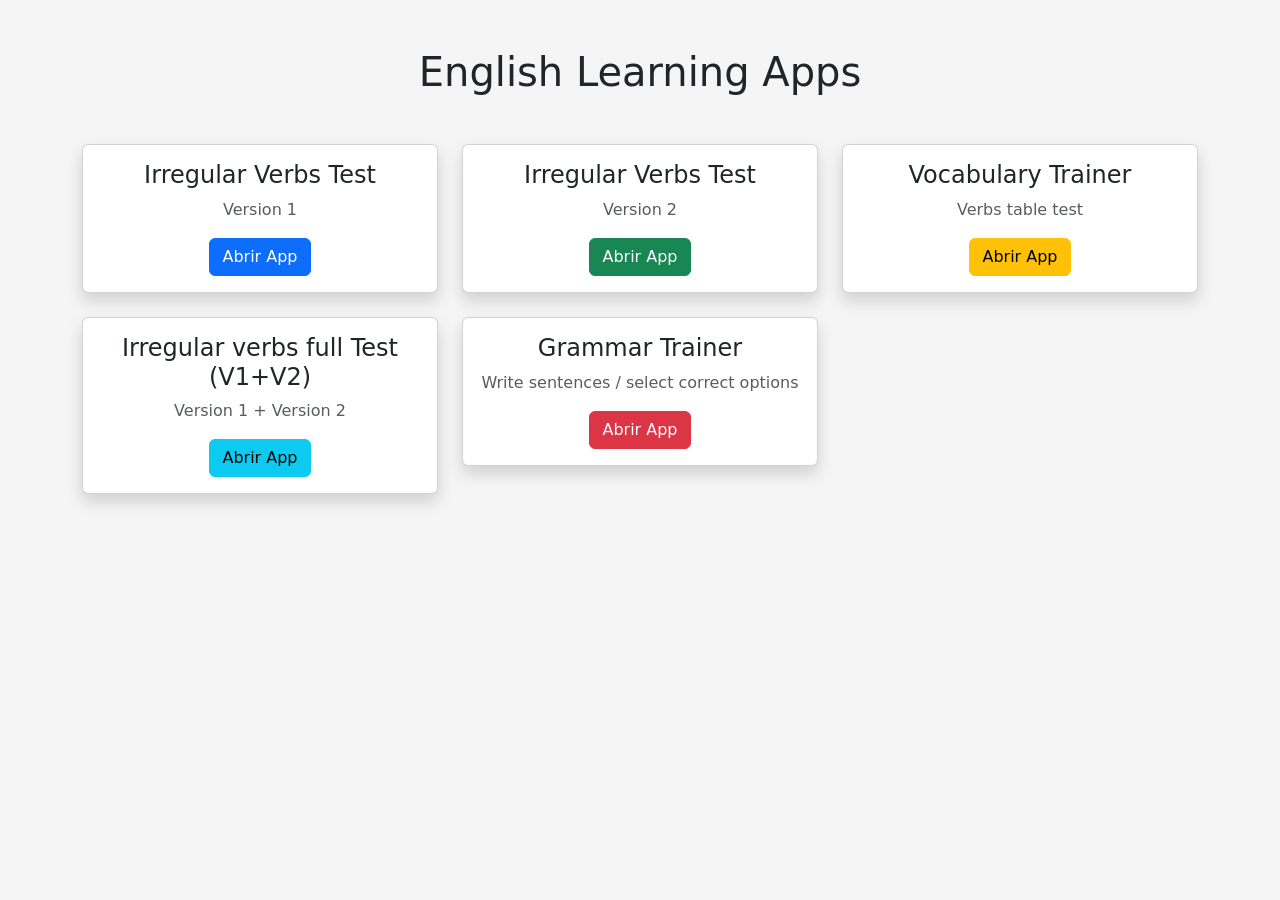
==== index.html @ 55177ebc "ver3.6" ====
<!DOCTYPE html>
<html lang="es">
<head>
<meta charset="UTF-8">
<title>English Learning Hub</title>

<link href="https://cdn.jsdelivr.net/npm/bootstrap@5.3.3/dist/css/bootstrap.min.css" rel="stylesheet">

<style>

body{
    background:#f5f5f5;
}

.app-card{
    transition:all 0.25s;
}

.app-card:hover{
    transform:translateY(-5px);
}

.disabled-card{
    opacity:0.5;
    pointer-events:none;
}

</style>
</head>

<body>

<div class="container mt-5">

<h1 class="text-center mb-5">
English Learning Apps
</h1>

<div class="row g-4">

<!-- APP 1 -->

<div class="col-md-4">
<div class="card shadow app-card">

<div class="card-body text-center">

<h4>Irregular Verbs Test</h4>

<p class="text-muted">
Version 1
</p>

<a href="verbs-test-v1/index.html" class="btn btn-primary">
Abrir App
</a>

</div>
</div>
</div>


<!-- APP 2 -->

<div class="col-md-4">
<div class="card shadow app-card">

<div class="card-body text-center">

<h4>Irregular Verbs Test</h4>

<p class="text-muted">
Version 2 
</p>

<a href="verbs-test-v2/index.html" class="btn btn-success">
Abrir App
</a>

</div>
</div>
</div>


<!-- FUTURA APP -->

<!-- VOCABULARY TRAINER -->

<div class="col-md-4">
<div class="card shadow app-card">

<div class="card-body text-center">

<h4>Vocabulary Trainer</h4>

<p class="text-muted">
Verbs table test
</p>

<a href="verbs-table/index.html" class="btn btn-warning">
Abrir App
</a>

</div>
</div>
</div>


<!-- FUTURA APP -->

<div class="col-md-4">
<div class="card shadow app-card">

<div class="card-body text-center">

<h4>Irregular verbs full Test (V1+V2)</h4>

<p class="text-muted">
Version 1 + Version 2
</p>

<a href="verbs-test-v3/index.html" class="btn btn-info">
Abrir App
</a>

</div>
</div>
</div>


<!-- FUTURA APP -->

<div class="col-md-4">
<div class="card shadow app-card ">

<div class="card-body text-center">

<h4>Grammar Trainer</h4>

<p class="text-muted">
Write sentences / select correct options
</p>

<a href="grammar-trainer/index.html" class="btn btn-danger">
Abrir App
</a>

</div>
</div>
</div>


</div>
</div>

</body>
</html>
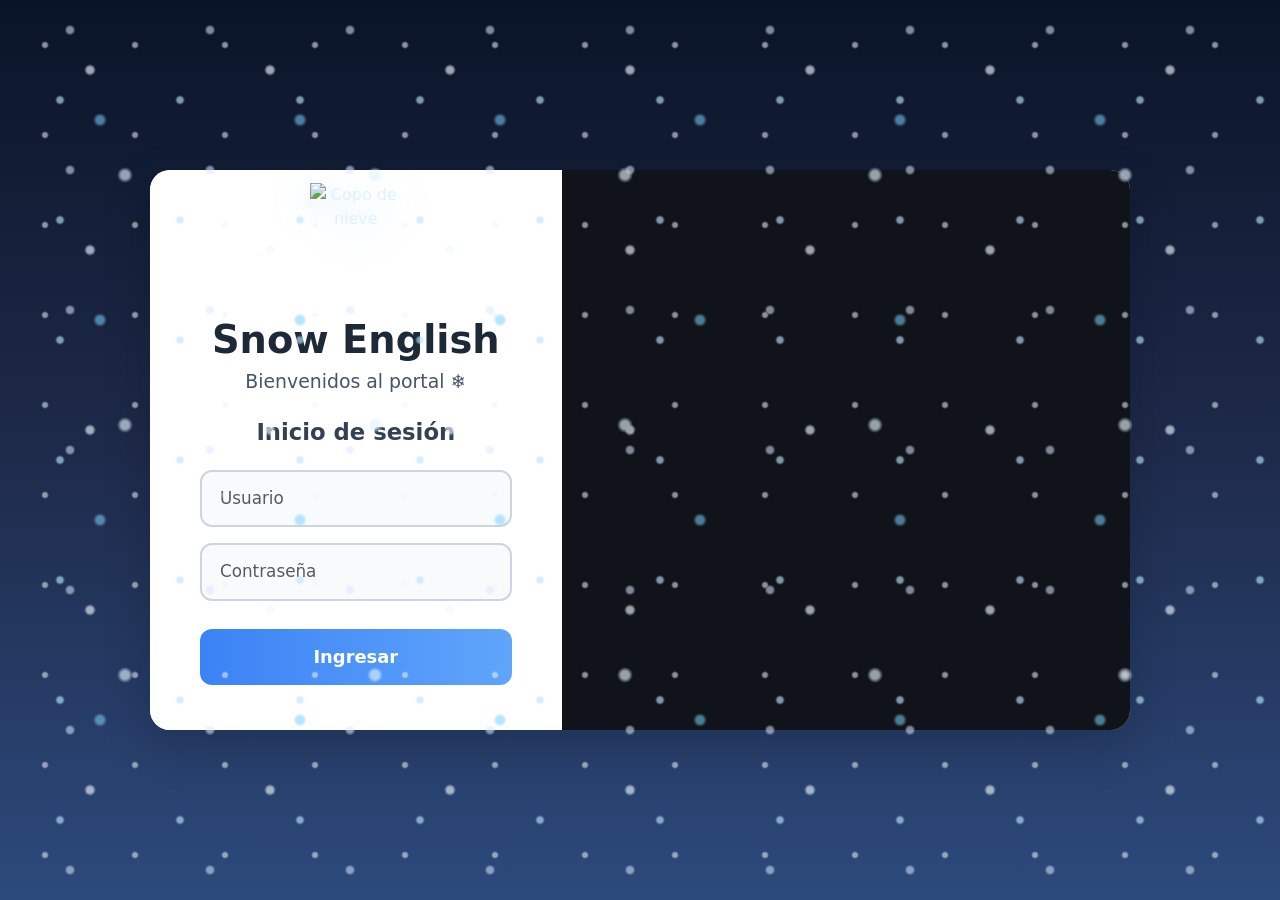
==== commit 052c3174: "ver4.3" ====
--- a/index.html
+++ b/index.html
@@ -1,157 +1,80 @@
 <!DOCTYPE html>
 <html lang="es">
 <head>
-<meta charset="UTF-8">
-<title>English Learning Hub</title>
+  <meta charset="UTF-8">
+  <title>Inicio de sesión</title>
+  
+  <link rel="icon" href="./assets/images/favicon.ico" type="image/x-icon">
+  <!-- Bootstrap -->
+  <link
+    href="https://cdn.jsdelivr.net/npm/bootstrap@5.3.3/dist/css/bootstrap.min.css"
+    rel="stylesheet"
+  >
 
-<link href="https://cdn.jsdelivr.net/npm/bootstrap@5.3.3/dist/css/bootstrap.min.css" rel="stylesheet">
+  <link rel="stylesheet" href="./Init/css/login.css">
 
-<style>
-
-body{
-    background:#f5f5f5;
-}
-
-.app-card{
-    transition:all 0.25s;
-}
-
-.app-card:hover{
-    transform:translateY(-5px);
-}
-
-.disabled-card{
-    opacity:0.5;
-    pointer-events:none;
-}
-
-</style>
+  <script>
+    if (localStorage.getItem("auth") === "true") {
+      window.location.replace("./hub/hub.html");
+    }
+  </script>
 </head>
 
 <body>
 
-<div class="container mt-5">
+  <div class="login-page">
+    <div class="login-wrapper shadow-lg">
 
-<h1 class="text-center mb-5">
-English Learning Apps
-</h1>
+      <!-- IZQUIERDA: FORMULARIO -->
+            <!-- IZQUIERDA: FORMULARIO -->
+      <div class="login-form">
 
-<div class="row g-4">
+        <!-- Logo + Título -->
+        <div class="text-center mb-4">
+          <img 
+              src="https://img.freepik.com/premium-photo/watercolor-painting-blue-silhouette-snowflake-merry-christmas-happy-new-year-winter-illustration-design-isolated-white-background_276714-817.jpg"
+              alt="Copo de nieve"
+              class="logo-nieve"
+          >
+        </div>
 
-<!-- APP 1 -->
+        <h2 class="text-center mb-1">Snow English</h2>
+        <p class="welcome-text text-center mb-4">
+          Bienvenidos al portal ❄️
+        </p>
 
-<div class="col-md-4">
-<div class="card shadow app-card">
+        <h4 class="text-center mb-4">Inicio de sesión</h4>
 
-<div class="card-body text-center">
+        <div class="mb-3">
+          <input type="text" id="usuario" class="form-control" placeholder="Usuario">
+        </div>
 
-<h4>Irregular Verbs Test</h4>
+        <div class="mb-3">
+          <input type="password" id="password" class="form-control" placeholder="Contraseña">
+        </div>
 
-<p class="text-muted">
-Version 1
-</p>
+        <button class="btn btn-primary w-100" onclick="login()">
+          Ingresar
+        </button>
 
-<a href="verbs-test-v1/index.html" class="btn btn-primary">
-Abrir App
-</a>
+        <p id="mensaje" class="text-danger text-center mt-3"></p>
+      </div>
 
-</div>
-</div>
-</div>
+      <!-- DERECHA: VIDEO -->
+      <div class="login-video">
+        <iframe
+          src="https://www.youtube.com/embed/ADDFmfOeihU?autoplay=1&mute=1&loop=1&playlist=ADDFmfOeihU&controls=0&showinfo=0&modestbranding=1"
+          frameborder="0"
+          allow="autoplay; encrypted-media"
+          allowfullscreen>
+        </iframe>
+      </div>
 
+    </div>
+  </div>
 
-<!-- APP 2 -->
+  <div class="snow"></div>
 
-<div class="col-md-4">
-<div class="card shadow app-card">
-
-<div class="card-body text-center">
-
-<h4>Irregular Verbs Test</h4>
-
-<p class="text-muted">
-Version 2 
-</p>
-
-<a href="verbs-test-v2/index.html" class="btn btn-success">
-Abrir App
-</a>
-
-</div>
-</div>
-</div>
-
-
-<!-- FUTURA APP -->
-
-<!-- VOCABULARY TRAINER -->
-
-<div class="col-md-4">
-<div class="card shadow app-card">
-
-<div class="card-body text-center">
-
-<h4>Vocabulary Trainer</h4>
-
-<p class="text-muted">
-Verbs table test
-</p>
-
-<a href="verbs-table/index.html" class="btn btn-warning">
-Abrir App
-</a>
-
-</div>
-</div>
-</div>
-
-
-<!-- FUTURA APP -->
-
-<div class="col-md-4">
-<div class="card shadow app-card">
-
-<div class="card-body text-center">
-
-<h4>Irregular verbs full Test (V1+V2)</h4>
-
-<p class="text-muted">
-Version 1 + Version 2
-</p>
-
-<a href="verbs-test-v3/index.html" class="btn btn-info">
-Abrir App
-</a>
-
-</div>
-</div>
-</div>
-
-
-<!-- FUTURA APP -->
-
-<div class="col-md-4">
-<div class="card shadow app-card ">
-
-<div class="card-body text-center">
-
-<h4>Grammar Trainer</h4>
-
-<p class="text-muted">
-Write sentences / select correct options
-</p>
-
-<a href="grammar-trainer/index.html" class="btn btn-danger">
-Abrir App
-</a>
-
-</div>
-</div>
-</div>
-
-
-</div>
-</div>
-
+  <script src="./Init/js/login.js"></script>
 </body>
 </html>
--- a/Init/css/login.css
+++ b/Init/css/login.css
@@ -0,0 +1,308 @@
+/* ===============================
+   PÁGINA GENERAL - Fondo noche nevada
+   =============================== */
+
+body {
+  margin: 0;
+  font-family: system-ui, -apple-system, BlinkMacSystemFont, "Segoe UI", Roboto, Helvetica, Arial, sans-serif;
+  
+  /* Fondo noche invernal profunda y elegante */
+  background: linear-gradient(to bottom, #0a1428, #1e2a4a, #2c4a7c);
+  background-attachment: fixed;
+  height: 100vh;
+  overflow: hidden;
+  position: relative;
+  color: #e0f2fe;
+}
+
+/* Centrado del formulario */
+.login-page {
+  min-height: 100vh;
+  display: flex;
+  justify-content: center;
+  align-items: center;
+  padding: 20px;
+}
+
+/* ===============================
+   TARJETA PRINCIPAL
+   =============================== */
+
+.login-wrapper {
+  display: flex;
+  width: 100%;
+  max-width: 980px;
+  height: 560px;
+  background: rgba(255, 255, 255, 0.96);   /* Blanco muy suave y translúcido */
+  border-radius: 20px;
+  overflow: hidden;
+  box-shadow: 0 25px 60px rgba(0, 0, 0, 0.35);
+  backdrop-filter: blur(12px);
+}
+
+/* ===============================
+   FORMULARIO (Izquierda)
+   =============================== */
+
+.login-form {
+  width: 42%;
+  padding: 60px 50px;
+  display: flex;
+  flex-direction: column;
+  justify-content: center;
+  background: rgba(255, 255, 255, 0.97);
+  backdrop-filter: blur(12px);
+}
+
+.logo-nieve {
+  width: 92px;
+  height: 92px;
+  object-fit: contain;
+  display: block;
+  margin: 0 auto 18px;
+  filter: drop-shadow(0 8px 16px rgba(147, 197, 253, 0.5));
+  animation: float 4s ease-in-out infinite;
+}
+
+@keyframes float {
+  0%, 100% { transform: translateY(0); }
+  50% { transform: translateY(-10px); }
+}
+
+/* Títulos - tonos más fríos y elegantes */
+h2 {
+  font-size: 2.4rem;
+  font-weight: 700;
+  color: #1e2937;
+  text-align: center;
+  margin-bottom: 6px;
+}
+
+.welcome-text {
+  font-size: 1.18rem;
+  color: #475569;
+  font-weight: 500;
+  text-align: center;
+  margin-bottom: 30px;
+}
+
+h4 {
+  font-size: 1.42rem;
+  font-weight: 600;
+  color: #334155;
+  text-align: center;
+  margin-bottom: 32px;
+}
+
+/* Inputs - bordes más suaves */
+.form-control {
+  padding: 14px 18px;
+  border-radius: 12px;
+  border: 2px solid #cbd5e1;
+  font-size: 1.05rem;
+  background: #f8fafc;
+  transition: all 0.3s ease;
+}
+
+.form-control:focus {
+  border-color: #60a5fa;
+  box-shadow: 0 0 0 4px rgba(96, 165, 250, 0.18);
+  outline: none;
+}
+
+/* Botón - Azul más suave y frío (mejor armonía) */
+.btn-primary {
+  background: linear-gradient(90deg, #3b82f6, #60a5fa);
+  border: none;
+  padding: 15px;
+  font-size: 1.12rem;
+  font-weight: 600;
+  border-radius: 12px;
+  margin-top: 12px;
+  transition: all 0.3s ease;
+}
+
+.btn-primary:hover {
+  transform: translateY(-3px);
+  box-shadow: 0 10px 25px rgba(96, 165, 250, 0.4);
+  background: linear-gradient(90deg, #2563eb, #3b82f6);
+}
+
+/* Mensaje de error */
+#mensaje {
+  margin-top: 15px;
+  text-align: center;
+  font-weight: 500;
+}
+
+/* ===============================
+   VIDEO (Derecha) - Overlay más suave
+   =============================== */
+
+.login-video {
+  width: 58%;
+  position: relative;
+  overflow: hidden;
+  background: #111;
+}
+
+.login-video iframe {
+  position: absolute;
+  top: 50%;
+  left: 50%;
+  width: 180%;
+  height: 180%;
+  transform: translate(-50%, -50%);
+  pointer-events: none;
+}
+
+.login-video::after {
+  content: "";
+  position: absolute;
+  inset: 0;
+  background: rgba(15, 23, 42, 0.35);   /* Overlay más oscuro y frío */
+  z-index: 1;
+}
+
+/* ===============================
+   NIEVE ANIMADA
+   =============================== */
+
+.snow {
+  filter: blur(0.8px);
+  opacity: 0.85;   /* Añade esta línea si no la tienes */
+}
+
+/* ===============================
+   RESPONSIVE
+   =============================== */
+
+@media (max-width: 900px) {
+  .login-wrapper {
+    flex-direction: column;
+    height: auto;
+    max-width: 420px;
+  }
+
+  .login-form,
+  .login-video {
+    width: 100%;
+  }
+
+  .login-video {
+    height: 260px;
+  }
+
+  .login-form {
+    padding: 50px 30px;
+  }
+
+  h2 {
+    font-size: 2rem;
+  }
+}
+
+/* ===============================
+   ANIMACIÓN DE NIEVE SUTIL
+   ============================== */
+
+/* ===============================
+   ANIMACIÓN DE NIEVE AZUL-BLANCA - Versión Mejorada
+   =============================== */
+
+.snow {
+  position: fixed;
+  top: 0;
+  left: 0;
+  width: 100%;
+  height: 100%;
+  pointer-events: none;
+  z-index: 2;
+  overflow: hidden;
+}
+
+/* Capa 1 - Copos grandes, muy suaves y lentos */
+.snow::before {
+  content: '';
+  position: absolute;
+  top: -200px;
+  left: 0;
+  width: 100%;
+  height: 140%;
+  background: transparent;
+  background-image: 
+    radial-gradient(circle, #f0f9ff 3px, transparent 6px),     /* copos grandes blancos */
+    radial-gradient(circle, #e0f2fe 4px, transparent 8px),     /* copos grandes suaves */
+    radial-gradient(circle, #bae6fd 2.5px, transparent 5px);   /* toques más pequeños */
+  background-size: 180px 180px, 250px 250px, 120px 120px;
+  animation: snowfallSlow 35s linear infinite;
+  opacity: 0.75;
+}
+
+/* Capa 2 - Copos medianos-grandes, difuminados, con retraso */
+.snow::after {
+  content: '';
+  position: absolute;
+  top: -180px;
+  left: 0;
+  width: 100%;
+  height: 140%;
+  background: transparent;
+  background-image: 
+    radial-gradient(circle, #dbeafe 2.8px, transparent 5.5px),
+    radial-gradient(circle, #7dd3fc 3.5px, transparent 7px),
+    radial-gradient(circle, #f1f5f9 2px, transparent 4px);
+  background-size: 140px 140px, 200px 200px, 90px 90px;
+  animation: snowfallMedium 28s linear infinite;
+  opacity: 0.65;
+  animation-delay: -14s;   /* Mayor desfase para que no caigan juntos */
+}
+
+/* Tercera capa sutil (para más profundidad y movimiento natural) */
+.snow .extra-snow {
+  position: absolute;
+  top: -150px;
+  left: 0;
+  width: 100%;
+  height: 140%;
+  background: transparent;
+  background-image: 
+    radial-gradient(circle, #e0f2fe 2px, transparent 4px);
+  background-size: 300px 300px;
+  animation: snowfallVerySlow 45s linear infinite;
+  opacity: 0.45;
+  animation-delay: -22s;
+}
+
+/* Animaciones más lentas y suaves */
+@keyframes snowfallSlow {
+  0%   { 
+    transform: translateY(-15%) rotate(0deg); 
+  }
+  100% { 
+    transform: translateY(120%) rotate(18deg); 
+  }
+}
+
+@keyframes snowfallMedium {
+  0%   { 
+    transform: translateY(-12%) rotate(0deg); 
+  }
+  100% { 
+    transform: translateY(118%) rotate(-15deg); 
+  }
+}
+
+@keyframes snowfallVerySlow {
+  0%   { 
+    transform: translateY(-10%) rotate(0deg); 
+  }
+  100% { 
+    transform: translateY(115%) rotate(12deg); 
+  }
+}
+
+/* Brillo suave general */
+.snow {
+  filter: blur(0.5px);   /* hace que los copos se vean más difuminados y suaves */
+}
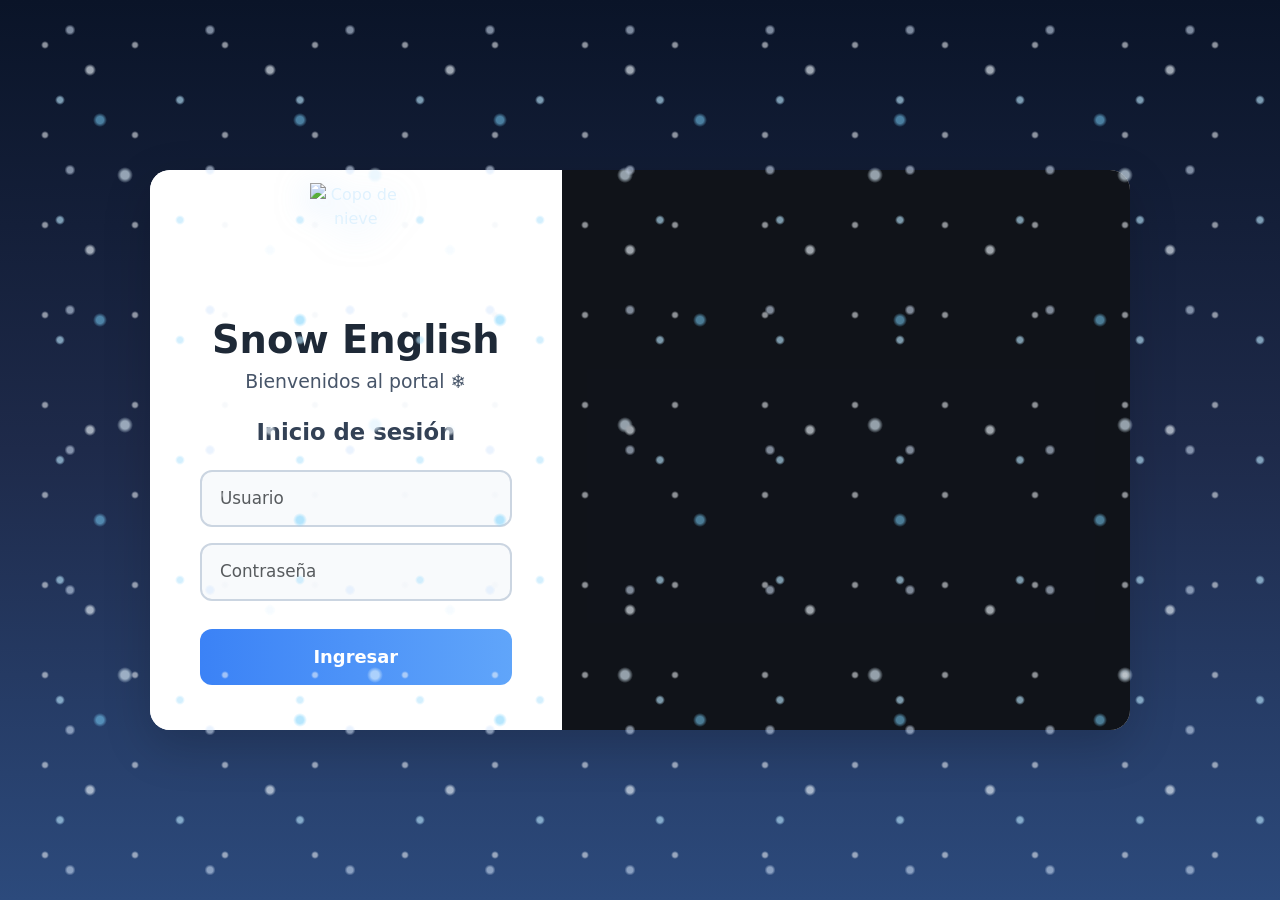
==== commit 9c499de7: "ver4.6" ====
--- a/index.html
+++ b/index.html
@@ -60,14 +60,13 @@
         <p id="mensaje" class="text-danger text-center mt-3"></p>
       </div>
 
-      <!-- DERECHA: VIDEO -->
+            <!-- DERECHA: VIDEO LOCAL -->
       <div class="login-video">
-        <iframe
-          src="https://www.youtube.com/embed/ADDFmfOeihU?autoplay=1&mute=1&loop=1&playlist=ADDFmfOeihU&controls=0&showinfo=0&modestbranding=1"
-          frameborder="0"
-          allow="autoplay; encrypted-media"
-          allowfullscreen>
-        </iframe>
+        <video autoplay muted loop playsinline>
+          <source src="../assets/videos/winter.mp4" type="video/mp4">
+          Tu navegador no soporta el formato de video.
+        </video>
+        <div class="video-overlay"></div>
       </div>
 
     </div>
